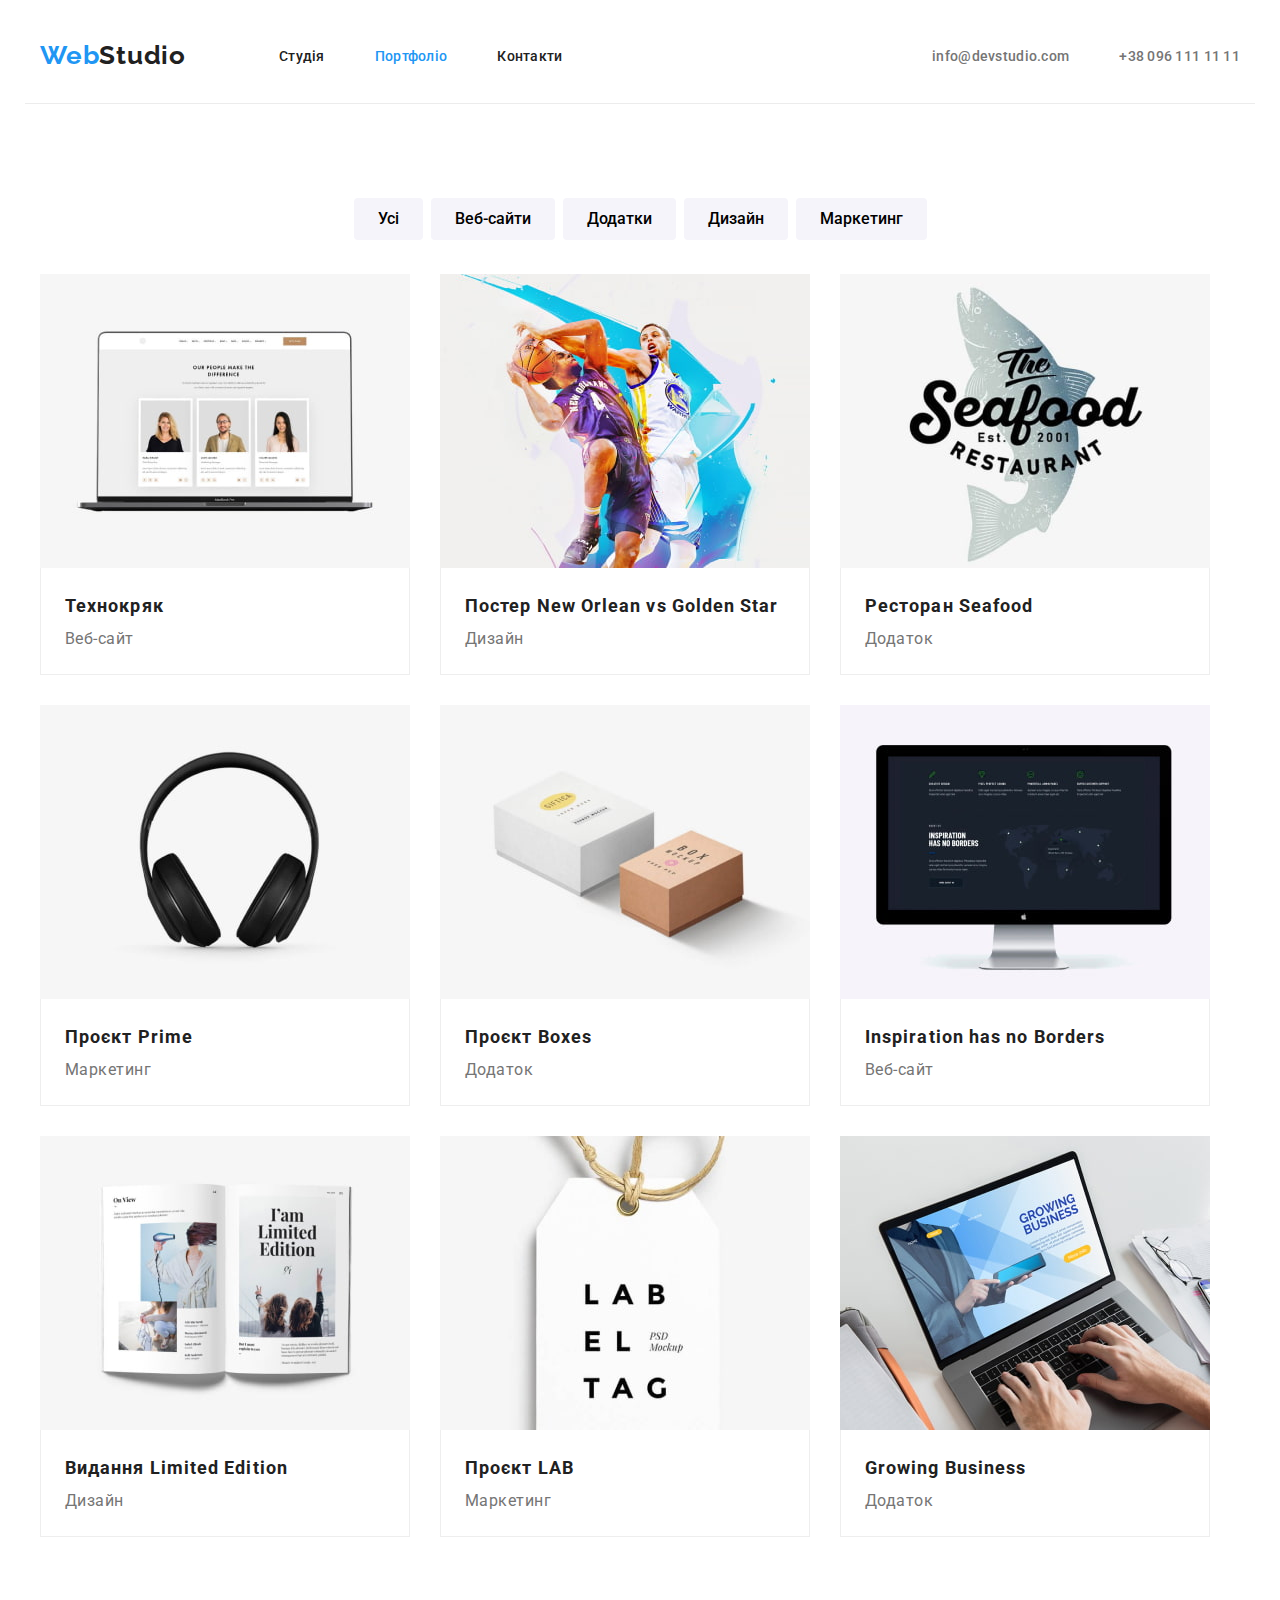
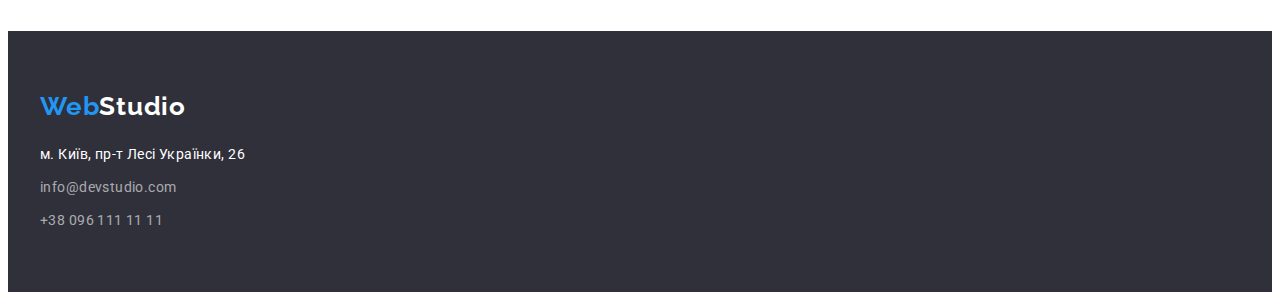
==== portfolio.html @ 50ec77eb "Initial commit" ====
<!DOCTYPE html>
<html lang="uk">
  <head>
    <meta charset="UTF-8" />
    <meta http-equiv="X-UA-Compatible" content="IE=edge" />
    <meta name="viewport" content="width=device-width, initial-scale=1.0" />
    <title>Портфоліо</title>
    <!-- Fonds -->
    <link rel="preconnect" href="https://fonts.googleapis.com" />
    <link rel="preconnect" href="https://fonts.gstatic.com" crossorigin />
    <link
      href="https://fonts.googleapis.com/css2?family=Raleway:wght@700&family=Roboto:wght@400;500;700;900&display=swap"
      rel="stylesheet"
    />
    <!-- Styles -->
    <!-- Нормалізація -->
    <link
      rel="stylesheet"
      href="https://cdnjs.cloudflare.com/ajax/libs/modern-normalize/1.1.0/modern-normalize.min.css"
      integrity="sha512-wpPYUAdjBVSE4KJnH1VR1HeZfpl1ub8YT/NKx4PuQ5NmX2tKuGu6U/JRp5y+Y8XG2tV+wKQpNHVUX03MfMFn9Q=="
      crossorigin="anonymous"
      referrerpolicy="no-referrer"
    />
    <!-- Мої стилі  -->
    <link rel="stylesheet" href="./css/style.css" />
  </head>
  <body class="page">
    <header class="header">
      <div class="container header-container">
        <a class="logo logo-link link" href="./index.html" lang="en">
          <span class="logo logo-link-web">Web</span>Studio</a
        >
        <nav class="header-nav">
          <ul class="header-list list">
            <li class="header-item"><a class="header-link" href="./index.html">Студія</a></li>
            <li class="header-item"
              ><a class="header-active" href="./portfolio.html">Портфоліо</a></li
            >
            <li class="header-item"><a class="header-link" href="#">Контакти</a></li>
          </ul>
        </nav>
        <div class="header-countacts-group">
          <ul class="header-list list">
            <li class="header-item">
              <a
                class="header-cont link"
                href="mailto:info@devstudio.com"
                rel="noopener noreferrer"
                target="_blank"
                >info@devstudio.com</a
              >
            </li>
            <li class="header-item">
              <a
                class="header-cont link"
                href="tel:+380961111111"
                rel="noopener noreferrer"
                target="_blank"
                >+38 096 111 11 11</a
              >
            </li>
          </ul>
        </div>
      </div>
    </header>
    <main>
      <section class="portf section">
        <h1 class="portf-title visually-hidden"> Портфоліо </h1>
        <div class="container">
          <ul class="portf-list">
            <li><button class="portf-button" type="button">Усі</button></li>
            <li><button class="portf-button" type="button">Веб-сайти</button></li>
            <li><button class="portf-button" type="button">Додатки</button></li>
            <li><button class="portf-button" type="button">Дизайн</button></li>
            <li><button class="portf-button" type="button">Маркетинг</button></li>
          </ul>
          <ul class="portf-gallary">
            <li class="portf-card">
              <a href="#" rel="noopener noreferrer">
                <img
                  src="./images/portfolio/img-1.jpg"
                  alt="Включений ноутбук з фотографіями людей"
                  width="370"
                  height="294"
                />
                <div class="card-container">
                  <h2 class="portf-subtitle">Технокряк</h2>
                  <p class="portf-text">Веб-сайт</p></div
                >
              </a>
            </li>
            <li class="portf-card">
              <a href="#" rel="noopener noreferrer">
                <img
                  src="./images/portfolio/img-2.jpg"
                  alt="Двоє баскетболістів борються за м'яч"
                  width="370"
                  height="294"
                />
                <div class="card-container">
                  <h2 class="portf-subtitle">Постер New Orlean vs Golden Star</h2>
                  <p class="portf-text">Дизайн</p></div
                >
              </a>
            </li>
            <li class="portf-card">
              <a href="#" rel="noopener noreferrer">
                <img src="./images/portfolio/img-3.jpg" alt="Логотип у виді риби ресторану
                "Seafood"" width="370" height="294" />
                <div class="card-container">
                  <h2 class="portf-subtitle">Ресторан Seafood</h2>
                  <p class="portf-text">Додаток</p></div
                >
              </a>
            </li>
            <li class="portf-card">
              <a href="#" rel="noopener noreferrer">
                <img
                  src="./images/portfolio/img-4.jpg"
                  alt="Навушники до комп'ютера "
                  width="370"
                  height="294"
                />
                <div class="card-container">
                  <h2 class="portf-subtitle">Проєкт Prime</h2>
                  <p class="portf-text">Маркетинг</p></div
                >
              </a>
            </li>
            <li class="portf-card">
              <a href="#" rel="noopener noreferrer">
                <img
                  src="./images/portfolio/img-5.jpg"
                  alt="Філа і коричнева коробки"
                  width="370"
                  height="294"
                />
                <div class="card-container">
                  <h2 class="portf-subtitle">Проєкт Boxes</h2>
                  <p class="portf-text">Додаток</p></div
                >
              </a>
            </li>
            <li class="portf-card">
              <a href="#" rel="noopener noreferrer">
                <img
                  src="./images/portfolio/img-6.jpg"
                  alt="Включений монітор комп'ютера з відкритим сайтом "
                  width="370"
                  height="294"
                />
                <div class="card-container">
                  <h2 class="portf-subtitle">Inspiration has no Borders</h2>
                  <p class="portf-text">Веб-сайт</p></div
                >
              </a>
            </li>
            <li class="portf-card">
              <a href="#" rel="noopener noreferrer">
                <img src="./images/portfolio/img-7.jpg" alt="Книжка "Limited Edition"" width="370"
                height="294" />
                <div class="card-container">
                  <h2 class="portf-subtitle">Видання Limited Edition</h2>
                  <p class="portf-text">Дизайн</p></div
                >
              </a>
            </li>
            <li class="portf-card">
              <a href="#" rel="noopener noreferrer">
                <img src="./images/portfolio/img-8.jpg" alt="Вивіска "LAB EL TAG"" width="370"
                height="294" />
                <div class="card-container">
                  <h2 class="portf-subtitle">Проєкт LAB</h2>
                  <p class="portf-text">Маркетинг</p></div
                >
              </a>
            </li>
            <li class="portf-card">
              <a href="#" rel="noopener noreferrer">
                <img
                  src="./images/portfolio/img-9.jpg"
                  alt=" Людина працює за ноутбуком"
                  width="370"
                  height="294"
                />
                <div class="card-container">
                  <h2 class="portf-subtitle">Growing Business</h2>
                  <p class="portf-text">Додаток</p></div
                >
              </a>
            </li>
          </ul>
        </div>
      </section>
    </main>
    <footer class="footer">
      <div class="container">
        <a class="logo-footer link" href="./index.html" lang="en">
          <span class="logo-footer-web">Web</span>Studio</a
        >
        <address class="footer-adress">
          <ul class="adress-list">
            <li class="adress-item">
              <a
                class="adress"
                href="https://goo.gl/maps/cLGHzwwjrCpjriFd6"
                rel="noopener noreferrer"
                target="_blank"
              >
                м. Київ, пр-т Лесі Українки, 26
              </a>
            </li>
            <li class="adress-item">
              <a
                class="adress-link"
                href="mailto:info@devstudio.com"
                rel="noopener noreferrer"
                target="_blank"
                >info@devstudio.com</a
              >
            </li>
            <li class="adress-item">
              <a
                class="adress-link"
                href="tel:+380961111111"
                rel="noopener noreferrer"
                target="_blank"
                >+38 096 111 11 11</a
              >
            </li>
          </ul>
        </address>
      </div>
    </footer>
  </body>
</html>
---- css/style.css ----
/* Палітра */
:root {
  /* Text */
  --primary-txt-cl: #212121;
  --secondary-txt-cl: #757575;
  --actionaly-txt-cl: #2196f3;
  --white-txt-cl: #ffffff;
  --gray-txt-cl-60: rgba(255, 255, 255, 0.6);
  --gray-txt-cl: #ececec;
  /* Back ground */
  --primaty-bg-cl: #f5f5f5;
  --secondary-bg-cl: #f5f4fa;
  --actionaly-bg-cl: #2f303a;
  --main-bg-cl: #ffffff;
  --active-btn-cl: #188ce8;
  /* Others */
  --main-br-cl: #eeeeee;
}
/* Body */
.page {
  background: var(--main-bg-cl);
  color: var(--primary-txt-cl);

  font-family: Roboto, sans-serif;
}
a {
  color: currentColor;
  text-decoration: none;
}
ul {
  list-style: none;
  margin: 0;
  padding: 0;
}
img {
  display: block;
  max-width: 100%;
}
/* Скидання  */
h1,
h2,
h3,
h4,
h5,
h6,
ul,
p {
  margin: 0;
}
/* Ховаємо заголовок */
.visually-hidden {
  position: absolute;
  white-space: nowrap;
  width: 1px;
  height: 1px;
  overflow: hidden;
  border: 0;
  padding: 0;
  clip: rect(0 0 0 0);
  clip-path: inset(50%);
  margin: -1px;
}
.container {
  width: 1200px;
  padding-left: 15px;
  padding-right: 15px;
  margin: 0 auto;
}
/* HEADER */
.header-container {
  display: flex;
  padding-top: 32px;
  padding-bottom: 32px;
  align-items: center;
  justify-content: center;
  border-bottom: 1px solid #ececec;
}
.section {
  padding: 94px 0;
}

.logo-link {
  color: var(--primary-txt-cl);
  font-family: 'Raleway';
  font-weight: 700;
  font-size: 26px;
  line-height: calc(31 / 26);
  letter-spacing: 0.03em;
  margin-right: 93px;
  display: inline;
}
.logo-link-web {
  color: var(--actionaly-txt-cl);
}
.header-list {
  font-weight: 500;
  font-size: 14px;
  line-height: calc(16 / 14);
  letter-spacing: 0.02em;
  display: flex;
  gap: 50px;
}
.header-item {
  color: var(--primary-txt-cl);
}
.header-nav {
  margin-right: auto;
}
.header-link:hover,
.header-link:focus {
  color: var(--actionaly-txt-cl);
}
.header-active {
  color: var(--actionaly-txt-cl);
}
.header-cont {
  display: inline;
  color: var(--secondary-txt-cl);
}
.header-cont:hover,
.header-cont:focus {
  color: var(--actionaly-txt-cl);
}
/* HERO*/
.hero {
  background: var(--actionaly-bg-cl);
}
.hero {
  padding-top: 200px;
  padding-bottom: 200px;
  align-items: center;
}
.hero-title {
  font-weight: 900;
  font-size: 44px;
  line-height: calc(60 / 44);
  text-align: center;
  letter-spacing: 0.06em;
  text-transform: uppercase;
  color: var(--white-txt-cl);
  margin: 0 auto 30px;
  width: 696px;
}
.hero-btn {
  display: block;
  margin: 0 auto;
  cursor: pointer;
  font-family: inherit;
  font-weight: 700;
  font-size: 16px;
  line-height: calc(30 / 16);
  letter-spacing: 0.06em;
  background: var(--actionaly-txt-cl);
  color: var(--white-txt-cl);
  box-shadow: 0px 4px 4px rgba(0, 0, 0, 0.15);
  border-radius: 4px;
  border: none;
  padding: 10px 32px;
}
.hero-btn:hover,
.hero-btn:focus {
  background: var(--active-btn-cl);
  box-shadow: 0px 4px 4px rgba(0, 0, 0, 0.15);
  border-radius: 4px;
}
/* Specias */
.features-title {
  opacity: 0;
}

.features-list {
  letter-spacing: 0.03em;
  display: flex;
  gap: 30px;
}
.features-subtitle {
  font-weight: 700;
  font-size: 14px;
  line-height: calc(16 / 14);
  text-transform: uppercase;
  margin-bottom: 10px;
}
.features-text {
  font-size: 14px;
  line-height: calc(24 / 14);
  color: var(--secondary-txt-cl);
}
/* What we doing (Works) */
.section.work {
  padding-top: 0;
}
.work-title {
  font-weight: 700;
  font-size: 36px;
  line-height: calc(42 / 36);
  text-align: center;
  letter-spacing: 0.03em;
  margin-bottom: 50px;
}
.work-container {
  display: flex;
  gap: 30px;
}
/* Team */
.team {
  background: var(--secondary-bg-cl);
  padding-top: 94px;
  padding-bottom: 94px;
}
.team-title {
  font-weight: 700;
  font-size: 36px;
  line-height: calc(42 / 36);
  text-align: center;
  letter-spacing: 0.03em;
  margin-bottom: 50px;
}
.team-container {
  display: flex;
  gap: 30px;
}
.container-item {
  background: var(--main-bg-cl);
  box-shadow: 0px 1px 3px rgba(0, 0, 0, 0.12), 0px 1px 1px rgba(0, 0, 0, 0.14),
    0px 2px 1px rgba(0, 0, 0, 0.2);
  border-radius: 0px 0px 4px 4px;
}
.team-descp {
  padding: 30px 0px;
}
.team-subtitle {
  font-weight: 500;
  font-size: 16px;
  line-height: calc(19 / 16);
  text-align: center;
  letter-spacing: 0.03em;
  margin-bottom: 10px;
}
.team-text {
  font-size: 16px;
  line-height: calc(19 / 16);
  text-align: center;
  letter-spacing: 0.03em;
  color: var(--secondary-txt-cl);
}
/* Footer */
.footer {
  background: var(--actionaly-bg-cl);
  letter-spacing: 0.03em;
  font-size: 14px;
  line-height: calc(24 / 14);
  padding: 60px 0;
}
.logo-footer {
  display: block;
  color: var(--white-txt-cl);
  font-family: 'Raleway';
  font-weight: 700;
  font-size: 26px;
  line-height: calc(31 / 26);
  letter-spacing: 0.03em;
  margin-bottom: 20px;
}
.adress-item:not(:last-child) {
  margin-bottom: 9px;
}
.logo-footer-web {
  color: var(--actionaly-txt-cl);
}
/* Адреса на карті  */
.footer-adress {
  font-style: normal;
}
.adress {
  color: var(--white-txt-cl);
}
.adress:hover,
.adress:focus {
  color: var(--actionaly-txt-cl);
}
/* Телефон і Пошта */
.adress-link {
  color: var(--gray-txt-cl-60);
}
.adress-link:hover,
.adress-link:focus {
  color: var(--actionaly-txt-cl);
}
/* _____________________________________________________________________________ */
/* CSS for Portfolio  */
/* Обгорнув у посилання, як Саша Репета рекомендував */
.portf {
  background: var(--main-bg-cl);
  color: var(--primary-txt-cl);
  letter-spacing: 0.03em;
}
/* Заховав заголовок (У index.html також) */
.portf-title {
  opacity: 0;
}
/* Кнопки + ховел і фокус  */
.portf-list {
  display: flex;
  align-items: center;
  justify-content: center;
  gap: 8px;
  margin-bottom: 34px;
}
.portf-button {
  cursor: pointer;
  font-family: inherit;
  background: var(--secondary-bg-cl);
  border-radius: 0px;
  font-weight: 500;
  font-size: 16px;
  line-height: calc(26 / 16);
  text-align: center;
  border-radius: 4px;
  border-color: transparent;
  padding: 6px 22px;
}
.portf-button:hover,
.portf-button:focus {
  background: var(--actionaly-txt-cl);
  color: var(--white-txt-cl);
}
.portf-gallary {
  display: flex;
  flex-wrap: wrap;
  gap: 30px;
}
.portf-card {
  background: var(--white-txt-cl);
  width: 370px;
  flex-basis: calc((100% - 60) / 3);
}

/* h2 - під картинками */
.card-container {
  padding: 20px 24px;
  border-left: 1px solid;
  border-bottom: 1px solid;
  border-right: 1px solid;
  border-color: var(--main-br-cl);
}
.portf-subtitle {
  font-weight: 700;
  font-size: 18px;
  line-height: calc(36 / 18);
  letter-spacing: 0.06em;
}
/* Текст під h2 */
.portf-text {
  font-size: 16px;
  line-height: calc(30 / 16);
  color: var(--secondary-txt-cl);
}
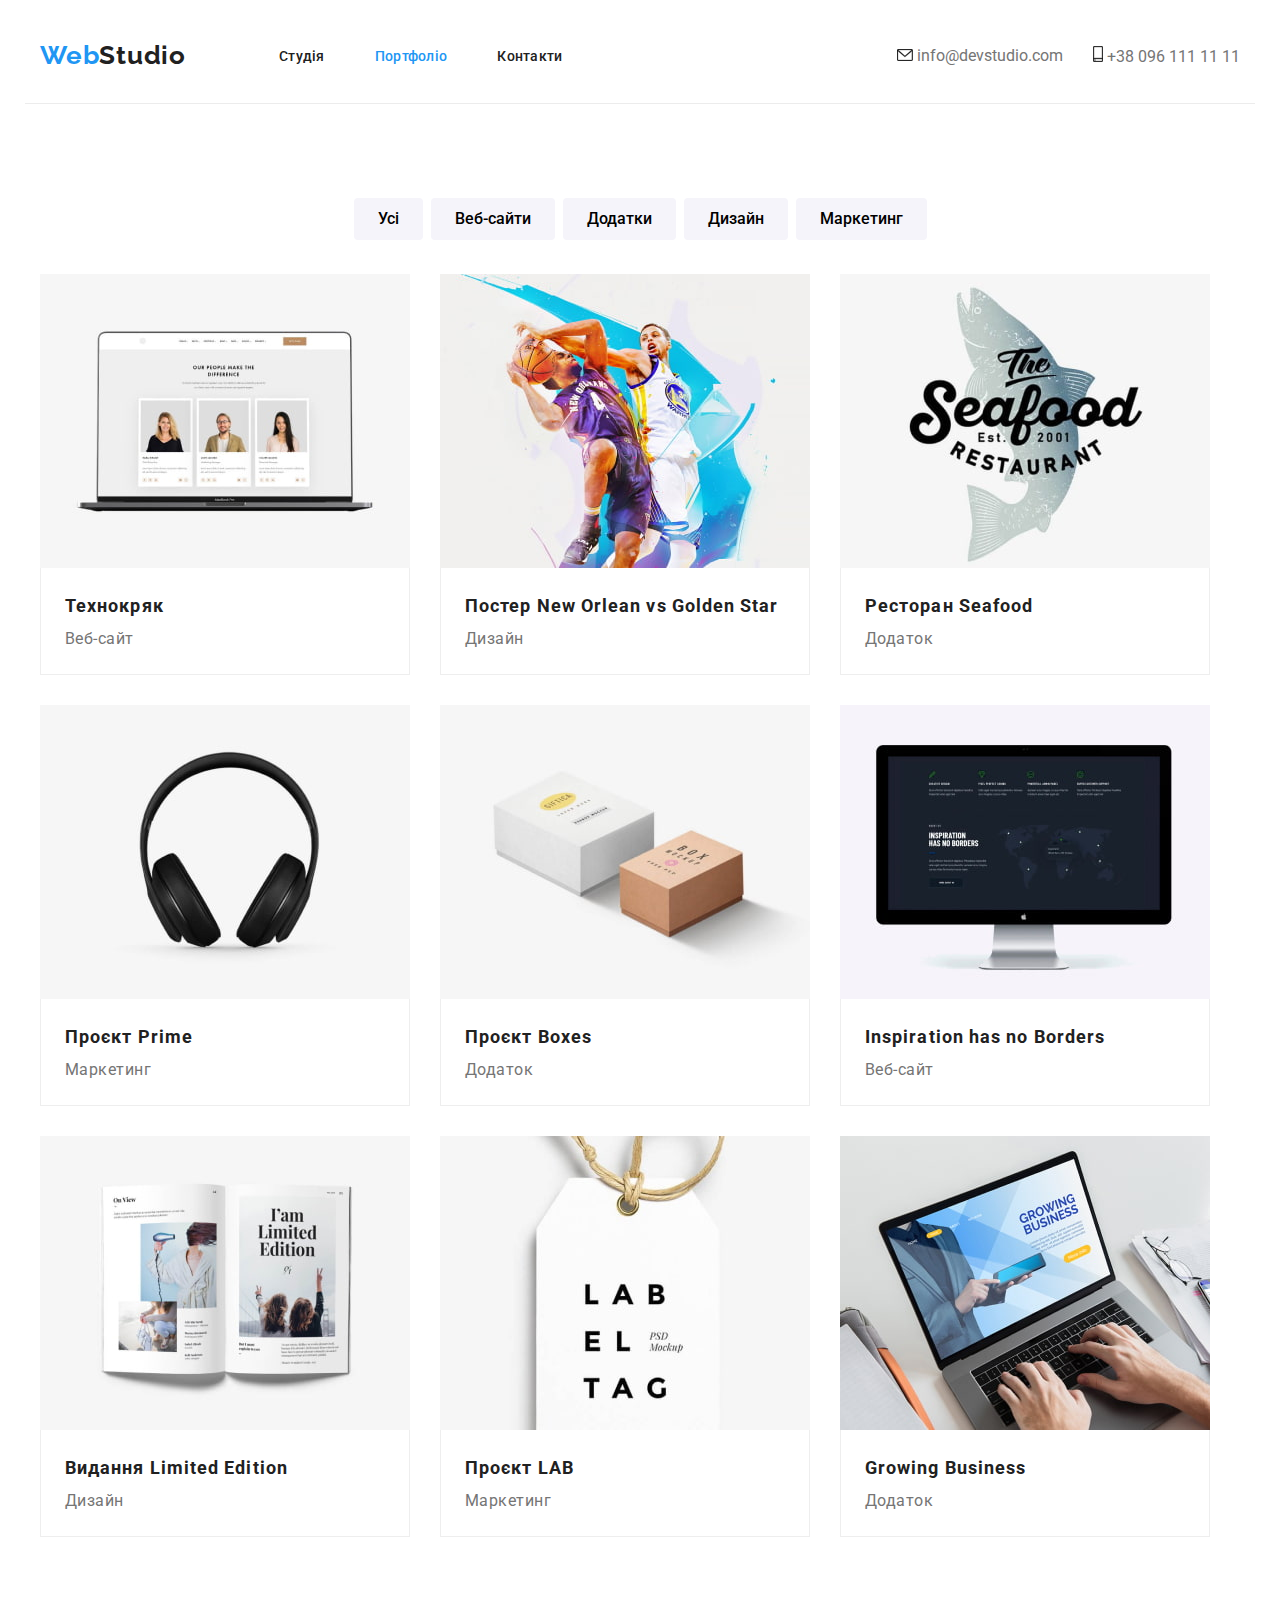
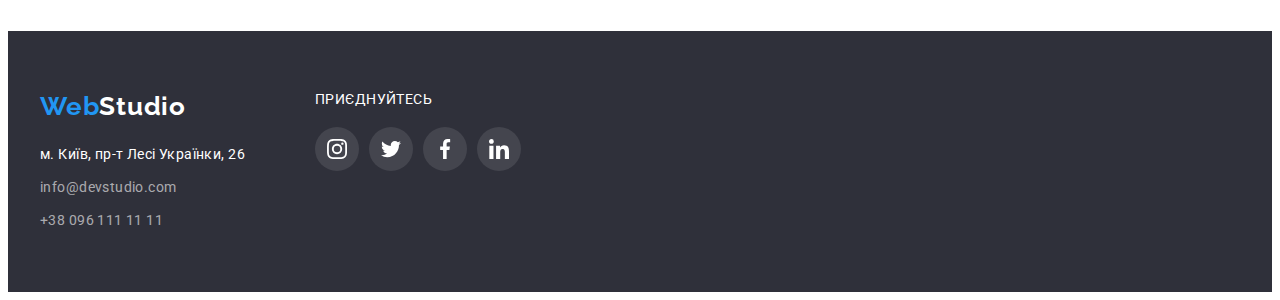
==== commit 41f97beb: "." ====
--- a/portfolio.html
+++ b/portfolio.html
@@ -40,24 +40,32 @@
           </ul>
         </nav>
         <div class="header-countacts-group">
-          <ul class="header-list list">
-            <li class="header-item">
+          <ul class="header-list-cont list">
+            <li class="header-item-cont">
               <a
-                class="header-cont link"
+                class="header-conts link"
                 href="mailto:info@devstudio.com"
                 rel="noopener noreferrer"
                 target="_blank"
-                >info@devstudio.com</a
               >
-            </li>
-            <li class="header-item">
+                <svg class="header-icon" width="16" height="12">
+                  <use href="./icons.svg#envelope"></use>
+                </svg>
+                info@devstudio.com
+              </a>
+            </li>
+            <li class="header-item-cont">
               <a
-                class="header-cont link"
+                class="header-conts link"
                 href="tel:+380961111111"
                 rel="noopener noreferrer"
                 target="_blank"
-                >+38 096 111 11 11</a
               >
+                <svg class="header-icon" width="10" height="16">
+                  <use href="./icons.svg#smartphone"></use>
+                </svg>
+                +38 096 111 11 11
+              </a>
             </li>
           </ul>
         </div>
@@ -105,8 +113,13 @@
             </li>
             <li class="portf-card">
               <a href="#" rel="noopener noreferrer">
-                <img src="./images/portfolio/img-3.jpg" alt="Логотип у виді риби ресторану
-                "Seafood"" width="370" height="294" />
+                <img
+                  src="./images/portfolio/img-3.jpg"
+                  alt="Логотип у виді риби ресторану
+                Seafood"
+                  width="370"
+                  height="294"
+                />
                 <div class="card-container">
                   <h2 class="portf-subtitle">Ресторан Seafood</h2>
                   <p class="portf-text">Додаток</p></div
@@ -157,8 +170,12 @@
             </li>
             <li class="portf-card">
               <a href="#" rel="noopener noreferrer">
-                <img src="./images/portfolio/img-7.jpg" alt="Книжка "Limited Edition"" width="370"
-                height="294" />
+                <img
+                  src="./images/portfolio/img-7.jpg"
+                  alt="Книжка Limited Edition"
+                  width="370"
+                  height="294"
+                />
                 <div class="card-container">
                   <h2 class="portf-subtitle">Видання Limited Edition</h2>
                   <p class="portf-text">Дизайн</p></div
@@ -167,8 +184,12 @@
             </li>
             <li class="portf-card">
               <a href="#" rel="noopener noreferrer">
-                <img src="./images/portfolio/img-8.jpg" alt="Вивіска "LAB EL TAG"" width="370"
-                height="294" />
+                <img
+                  src="./images/portfolio/img-8.jpg"
+                  alt="Вивіска LAB EL TAG"
+                  width="370"
+                  height="294"
+                />
                 <div class="card-container">
                   <h2 class="portf-subtitle">Проєкт LAB</h2>
                   <p class="portf-text">Маркетинг</p></div
@@ -195,41 +216,96 @@
     </main>
     <footer class="footer">
       <div class="container">
-        <a class="logo-footer link" href="./index.html" lang="en">
-          <span class="logo-footer-web">Web</span>Studio</a
-        >
-        <address class="footer-adress">
-          <ul class="adress-list">
-            <li class="adress-item">
-              <a
-                class="adress"
-                href="https://goo.gl/maps/cLGHzwwjrCpjriFd6"
-                rel="noopener noreferrer"
-                target="_blank"
+        <ul class="footer-block-list">
+          <li class="footer-block-item">
+            <div class="first-footer">
+              <a class="logo-footer link" href="./index.html" lang="en">
+                <span class="logo-footer-web">Web</span>Studio</a
               >
-                м. Київ, пр-т Лесі Українки, 26
-              </a>
-            </li>
-            <li class="adress-item">
-              <a
-                class="adress-link"
-                href="mailto:info@devstudio.com"
-                rel="noopener noreferrer"
-                target="_blank"
-                >info@devstudio.com</a
-              >
-            </li>
-            <li class="adress-item">
-              <a
-                class="adress-link"
-                href="tel:+380961111111"
-                rel="noopener noreferrer"
-                target="_blank"
-                >+38 096 111 11 11</a
-              >
-            </li>
-          </ul>
-        </address>
+              <address class="footer-adress">
+                <ul class="adress-list">
+                  <li class="adress-item">
+                    <a
+                      class="adress"
+                      href="https://goo.gl/maps/cLGHzwwjrCpjriFd6"
+                      rel="noopener noreferrer"
+                      target="_blank"
+                    >
+                      м. Київ, пр-т Лесі Українки, 26
+                    </a>
+                  </li>
+                  <li class="adress-item">
+                    <a
+                      class="adress-link"
+                      href="mailto:info@devstudio.com"
+                      rel="noopener noreferrer"
+                      target="_blank"
+                      >info@devstudio.com</a
+                    >
+                  </li>
+                  <li class="adress-item">
+                    <a
+                      class="adress-link"
+                      href="tel:+380961111111"
+                      rel="noopener noreferrer"
+                      target="_blank"
+                      >+38 096 111 11 11</a
+                    >
+                  </li>
+                </ul>
+              </address>
+            </div> </li
+          ><li>
+            <div class="sec-footer">
+              <p class="sec-footer-text">приєднуйтесь</p>
+              <ul class="sf-cotial-link">
+                <li>
+                  <a href="#" rel="noopener noreferrer" target="_blank" class="sf-link link">
+                    <svg class="sf-icon" width="20" height="20">
+                      <use href="./icons.svg#instagram"></use>
+                    </svg>
+                  </a>
+                </li>
+
+                <li
+                  ><a
+                    href="#"
+                    rel="noopener noreferrer"
+                    target="_blank"
+                    aria-label="twitter"
+                    class="sf-link link"
+                  >
+                    <svg class="sf-icon" width="20" height="20">
+                      <use href="./icons.svg#twitter"></use></svg
+                  ></a>
+                </li>
+                <li
+                  ><a
+                    href="#"
+                    rel="noopener noreferrer"
+                    target="_blank"
+                    aria-label="facebook"
+                    class="sf-link link"
+                  >
+                    <svg class="sf-icon" width="20" height="20">
+                      <use href="./icons.svg#facebook"></use></svg
+                  ></a>
+                </li>
+                <li
+                  ><a
+                    href="#"
+                    rel="noopener noreferrer"
+                    target="_blank"
+                    aria-label="linkedin"
+                    class="sf-link link"
+                  >
+                    <svg class="sf-icon" width="20" height="20">
+                      <use href="./icons.svg#linkedin"></use></svg
+                  ></a>
+                </li>
+              </ul> </div
+          ></li>
+        </ul>
       </div>
     </footer>
   </body>
--- a/css/style.css
+++ b/css/style.css
@@ -7,6 +7,7 @@
   --white-txt-cl: #ffffff;
   --gray-txt-cl-60: rgba(255, 255, 255, 0.6);
   --gray-txt-cl: #ececec;
+
   /* Back ground */
   --primaty-bg-cl: #f5f5f5;
   --secondary-bg-cl: #f5f4fa;
@@ -15,6 +16,12 @@
   --active-btn-cl: #188ce8;
   /* Others */
   --main-br-cl: #eeeeee;
+  --hero-shield-cl: rgba(47, 48, 58, 0.4);
+  --icon-link-cl: #afb1b8;
+  --icon-foot-cl: rgba(255, 255, 255, 0.1);
+  /* Card-size */
+  --card-in-row: 3;
+  --clients-in-row: 6;
 }
 /* Body */
 .page {
@@ -60,6 +67,9 @@
   clip-path: inset(50%);
   margin: -1px;
 }
+.section {
+  padding: 94px 0;
+}
 .container {
   width: 1200px;
   padding-left: 15px;
@@ -75,10 +85,6 @@
   justify-content: center;
   border-bottom: 1px solid #ececec;
 }
-.section {
-  padding: 94px 0;
-}
-
 .logo-link {
   color: var(--primary-txt-cl);
   font-family: 'Raleway';
@@ -103,6 +109,18 @@
 .header-item {
   color: var(--primary-txt-cl);
 }
+.header-countacts-group {
+  color: var(--secondary-txt-cl);
+}
+.header-list-cont {
+  display: flex;
+  gap: 30px;
+}
+.header-conts {
+  display: flex;
+  align-items: center;
+  gap: 10px;
+}
 .header-nav {
   margin-right: auto;
 }
@@ -113,19 +131,30 @@
 .header-active {
   color: var(--actionaly-txt-cl);
 }
-.header-cont {
+.envelope {
+}
+.header-conts {
   display: inline;
   color: var(--secondary-txt-cl);
-}
-.header-cont:hover,
-.header-cont:focus {
-  color: var(--actionaly-txt-cl);
+  stroke: var(--secondary-txt-cl);
+}
+.header-icon {
+  stroke: var(--secondary-txt-cl);
+}
+.header-conts:hover,
+.header-conts:focus {
+  color: var(--actionaly-txt-cl);
+  stroke: var(--actionaly-txt-cl);
 }
 /* HERO*/
 .hero {
-  background: var(--actionaly-bg-cl);
-}
-.hero {
+  display: block;
+  margin: 0 auto;
+  background-image: url(../images/hero/backgaroud.jpg);
+  background-repeat: no-repeat;
+  background-size: cover;
+  max-width: 1600px;
+  background-attachment: scroll;
   padding-top: 200px;
   padding-bottom: 200px;
   align-items: center;
@@ -173,6 +202,14 @@
   display: flex;
   gap: 30px;
 }
+.features-item {
+  padding: 25px 100px;
+  background-color: var(--secondary-bg-cl);
+  border-radius: 4px;
+}
+.icons-list {
+  margin-bottom: 30px;
+}
 .features-subtitle {
   font-weight: 700;
   font-size: 14px;
@@ -236,12 +273,66 @@
   letter-spacing: 0.03em;
   margin-bottom: 10px;
 }
+.team-cotial-link {
+  display: flex;
+  gap: 10px;
+  justify-content: center;
+}
+.team-link {
+  display: flex;
+  align-items: center;
+  justify-content: center;
+  width: 44px;
+  height: 44px;
+  border-radius: 50%;
+  background-color: var(--main-bg-cl);
+  fill: var(--icon-link-cl);
+}
+.team-link:hover,
+.team-link:focus {
+  fill: var(--white-txt-cl);
+  background-color: var(--actionaly-txt-cl);
+}
+
 .team-text {
   font-size: 16px;
   line-height: calc(19 / 16);
   text-align: center;
   letter-spacing: 0.03em;
   color: var(--secondary-txt-cl);
+  margin-bottom: 16px;
+}
+
+/* Clietns */
+.main-clients {
+  display: block;
+  margin: 0 auto;
+  padding-top: 102px;
+}
+.clietns-title {
+  line-height: calc(42 / 36);
+  text-align: center;
+  letter-spacing: 0.03em;
+  margin-bottom: 50px;
+}
+.clients-list {
+  display: flex;
+  gap: 30px;
+  flex-basis: calc((100% - calc(var(--clients-in-row) - 1)) / var(--clients-in-row));
+  justify-content: center;
+  flex-wrap: wrap;
+}
+
+.clients-icon {
+  fill: var(--icon-link-cl);
+  border: 1px solid var(--icon-link-cl);
+  border-radius: 4px;
+  padding: 16px 32px;
+}
+.clients-icon:hover,
+.clients-icon:focus {
+  fill: var(--actionaly-txt-cl);
+  border-color: var(--actionaly-txt-cl);
 }
 /* Footer */
 .footer {
@@ -285,6 +376,40 @@
 .adress-link:hover,
 .adress-link:focus {
   color: var(--actionaly-txt-cl);
+}
+.footer-block-list {
+  display: flex;
+  gap: 70px;
+}
+.sec-footer {
+  display: flex;
+  flex-direction: column;
+  gap: 20px;
+}
+.sec-footer-text {
+  text-transform: uppercase;
+  line-height: calc(16 / 14);
+  color: var(--main-bg-cl);
+}
+.sf-cotial-link {
+  display: flex;
+  gap: 10px;
+  justify-content: center;
+}
+.sf-link {
+  display: flex;
+  align-items: center;
+  justify-content: center;
+  width: 44px;
+  height: 44px;
+  border-radius: 50%;
+  background-color: var(--icon-foot-cl);
+  fill: var(--white-txt-cl);
+}
+.sf-link:hover,
+.sf-link:focus {
+  fill: var(--white-txt-cl);
+  background-color: var(--actionaly-txt-cl);
 }
 /* _____________________________________________________________________________ */
 /* CSS for Portfolio  */
@@ -323,6 +448,8 @@
 .portf-button:focus {
   background: var(--actionaly-txt-cl);
   color: var(--white-txt-cl);
+  box-shadow: 0px 3px 1px rgba(0, 0, 0, 0.1), 0px 1px 2px rgba(0, 0, 0, 0.08),
+    0px 2px 2px rgba(0, 0, 0, 0.12);
 }
 .portf-gallary {
   display: flex;
@@ -332,7 +459,12 @@
 .portf-card {
   background: var(--white-txt-cl);
   width: 370px;
-  flex-basis: calc((100% - 60) / 3);
+  flex-basis: calc((100% - calc(var(--card-in-row) - 1)) / var(--card-in-row));
+}
+.portf-card:hover,
+.portf-card:focus {
+  box-shadow: 0px 1px 3px rgba(0, 0, 0, 0.12), 0px 1px 1px rgba(0, 0, 0, 0.14),
+    0px 2px 1px rgba(0, 0, 0, 0.2);
 }
 
 /* h2 - під картинками */
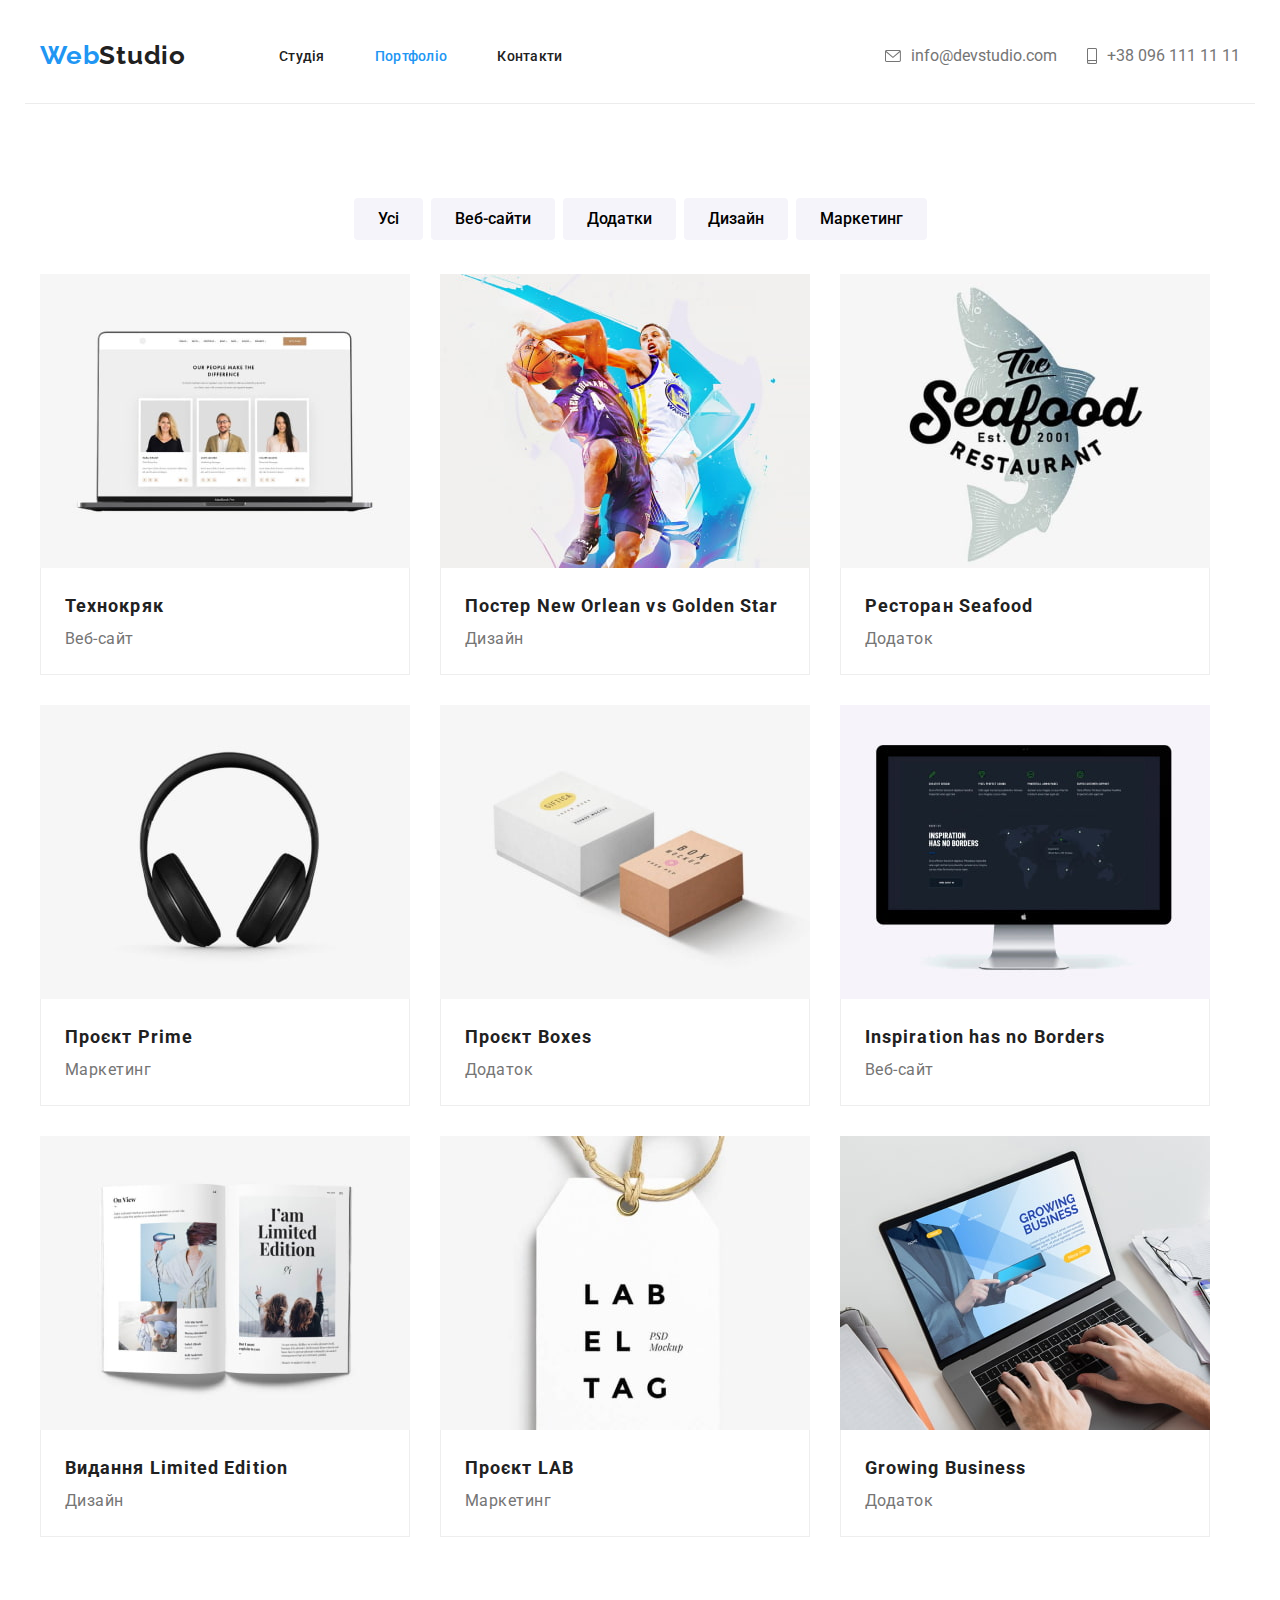
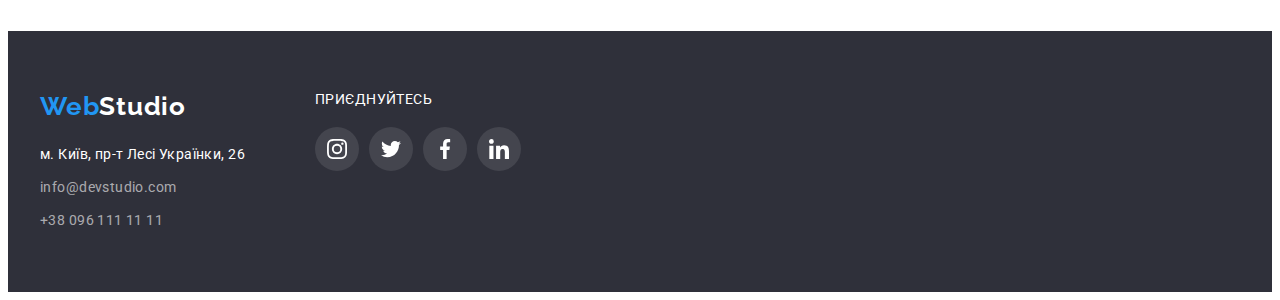
==== commit 7187dc18: "Перероблено" ====
--- a/portfolio.html
+++ b/portfolio.html
@@ -49,7 +49,7 @@
                 target="_blank"
               >
                 <svg class="header-icon" width="16" height="12">
-                  <use href="./icons.svg#envelope"></use>
+                  <use href="./icons/icons.svg#envelope"></use>
                 </svg>
                 info@devstudio.com
               </a>
@@ -62,7 +62,7 @@
                 target="_blank"
               >
                 <svg class="header-icon" width="10" height="16">
-                  <use href="./icons.svg#smartphone"></use>
+                  <use href="./icons/icons.svg#smartphone"></use>
                 </svg>
                 +38 096 111 11 11
               </a>
@@ -84,7 +84,7 @@
           </ul>
           <ul class="portf-gallary">
             <li class="portf-card">
-              <a href="#" rel="noopener noreferrer">
+              <a class="portf-link" href="#" rel="noopener noreferrer">
                 <img
                   src="./images/portfolio/img-1.jpg"
                   alt="Включений ноутбук з фотографіями людей"
@@ -98,7 +98,7 @@
               </a>
             </li>
             <li class="portf-card">
-              <a href="#" rel="noopener noreferrer">
+              <a class="portf-link" href="#" rel="noopener noreferrer">
                 <img
                   src="./images/portfolio/img-2.jpg"
                   alt="Двоє баскетболістів борються за м'яч"
@@ -112,7 +112,7 @@
               </a>
             </li>
             <li class="portf-card">
-              <a href="#" rel="noopener noreferrer">
+              <a class="portf-link" href="#" rel="noopener noreferrer">
                 <img
                   src="./images/portfolio/img-3.jpg"
                   alt="Логотип у виді риби ресторану
@@ -127,7 +127,7 @@
               </a>
             </li>
             <li class="portf-card">
-              <a href="#" rel="noopener noreferrer">
+              <a class="portf-link" href="#" rel="noopener noreferrer">
                 <img
                   src="./images/portfolio/img-4.jpg"
                   alt="Навушники до комп'ютера "
@@ -141,7 +141,7 @@
               </a>
             </li>
             <li class="portf-card">
-              <a href="#" rel="noopener noreferrer">
+              <a class="portf-link" href="#" rel="noopener noreferrer">
                 <img
                   src="./images/portfolio/img-5.jpg"
                   alt="Філа і коричнева коробки"
@@ -155,7 +155,7 @@
               </a>
             </li>
             <li class="portf-card">
-              <a href="#" rel="noopener noreferrer">
+              <a class="portf-link" href="#" rel="noopener noreferrer">
                 <img
                   src="./images/portfolio/img-6.jpg"
                   alt="Включений монітор комп'ютера з відкритим сайтом "
@@ -169,7 +169,7 @@
               </a>
             </li>
             <li class="portf-card">
-              <a href="#" rel="noopener noreferrer">
+              <a class="portf-link" href="#" rel="noopener noreferrer">
                 <img
                   src="./images/portfolio/img-7.jpg"
                   alt="Книжка Limited Edition"
@@ -183,7 +183,7 @@
               </a>
             </li>
             <li class="portf-card">
-              <a href="#" rel="noopener noreferrer">
+              <a class="portf-link" href="#" rel="noopener noreferrer">
                 <img
                   src="./images/portfolio/img-8.jpg"
                   alt="Вивіска LAB EL TAG"
@@ -197,7 +197,7 @@
               </a>
             </li>
             <li class="portf-card">
-              <a href="#" rel="noopener noreferrer">
+              <a class="portf-link" href="#" rel="noopener noreferrer">
                 <img
                   src="./images/portfolio/img-9.jpg"
                   alt=" Людина працює за ноутбуком"
@@ -262,7 +262,7 @@
                 <li>
                   <a href="#" rel="noopener noreferrer" target="_blank" class="sf-link link">
                     <svg class="sf-icon" width="20" height="20">
-                      <use href="./icons.svg#instagram"></use>
+                      <use href="./icons/icons.svg#instagram"></use>
                     </svg>
                   </a>
                 </li>
@@ -276,7 +276,7 @@
                     class="sf-link link"
                   >
                     <svg class="sf-icon" width="20" height="20">
-                      <use href="./icons.svg#twitter"></use></svg
+                      <use href="./icons/icons.svg#twitter"></use></svg
                   ></a>
                 </li>
                 <li
@@ -288,7 +288,7 @@
                     class="sf-link link"
                   >
                     <svg class="sf-icon" width="20" height="20">
-                      <use href="./icons.svg#facebook"></use></svg
+                      <use href="./icons/icons.svg#facebook"></use></svg
                   ></a>
                 </li>
                 <li
@@ -300,7 +300,7 @@
                     class="sf-link link"
                   >
                     <svg class="sf-icon" width="20" height="20">
-                      <use href="./icons.svg#linkedin"></use></svg
+                      <use href="./icons/icons.svg#linkedin"></use></svg
                   ></a>
                 </li>
               </ul> </div
--- a/css/style.css
+++ b/css/style.css
@@ -39,6 +39,9 @@
   margin: 0;
   padding: 0;
 }
+li {
+  list-style: none;
+}
 img {
   display: block;
   max-width: 100%;
@@ -109,9 +112,7 @@
 .header-item {
   color: var(--primary-txt-cl);
 }
-.header-countacts-group {
-  color: var(--secondary-txt-cl);
-}
+
 .header-list-cont {
   display: flex;
   gap: 30px;
@@ -121,6 +122,7 @@
   align-items: center;
   gap: 10px;
 }
+
 .header-nav {
   margin-right: auto;
 }
@@ -131,26 +133,26 @@
 .header-active {
   color: var(--actionaly-txt-cl);
 }
-.envelope {
-}
-.header-conts {
-  display: inline;
+
+.header-item-cont {
+  display: flex;
+  gap: 10px;
   color: var(--secondary-txt-cl);
-  stroke: var(--secondary-txt-cl);
-}
-.header-icon {
-  stroke: var(--secondary-txt-cl);
-}
-.header-conts:hover,
-.header-conts:focus {
-  color: var(--actionaly-txt-cl);
+  fill: var(--secondary-txt-cl);
+}
+.header-item-cont:hover,
+.header-item-cont:focus {
+  color: var(--actionaly-txt-cl);
+  fill: var(--actionaly-txt-cl);
   stroke: var(--actionaly-txt-cl);
 }
+
 /* HERO*/
 .hero {
   display: block;
   margin: 0 auto;
-  background-image: url(../images/hero/backgaroud.jpg);
+  background-image: linear-gradient(0deg, rgba(47, 48, 58, 0.4), rgba(47, 48, 58, 0.4)),
+    url(../images/hero/backgaroud.jpg);
   background-repeat: no-repeat;
   background-size: cover;
   max-width: 1600px;
@@ -158,6 +160,7 @@
   padding-top: 200px;
   padding-bottom: 200px;
   align-items: center;
+  background-position: center;
 }
 .hero-title {
   font-weight: 900;
@@ -202,8 +205,14 @@
   display: flex;
   gap: 30px;
 }
-.features-item {
-  padding: 25px 100px;
+
+.features-svg {
+  display: flex;
+  gap: 30px;
+  height: 120px;
+  width: 270px;
+  justify-content: center;
+  align-items: center;
   background-color: var(--secondary-bg-cl);
   border-radius: 4px;
 }
@@ -314,23 +323,31 @@
   text-align: center;
   letter-spacing: 0.03em;
   margin-bottom: 50px;
+  font-size: 36px;
 }
 .clients-list {
   display: flex;
   gap: 30px;
-  flex-basis: calc((100% - calc(var(--clients-in-row) - 1)) / var(--clients-in-row));
+
   justify-content: center;
   flex-wrap: wrap;
 }
-
-.clients-icon {
-  fill: var(--icon-link-cl);
+.clients-item {
+  flex-basis: calc((100% - calc(30 * var(--clients-in-row) - 1)) / var(--clients-in-row));
+}
+
+.clients-link {
   border: 1px solid var(--icon-link-cl);
   border-radius: 4px;
-  padding: 16px 32px;
-}
-.clients-icon:hover,
-.clients-icon:focus {
+  height: 92px;
+  width: 170px;
+  display: flex;
+  align-items: center;
+  justify-content: center;
+  fill: var(--icon-link-cl);
+}
+.clients-link:hover,
+.clients-link:focus {
   fill: var(--actionaly-txt-cl);
   border-color: var(--actionaly-txt-cl);
 }
@@ -381,20 +398,15 @@
   display: flex;
   gap: 70px;
 }
-.sec-footer {
-  display: flex;
-  flex-direction: column;
-  gap: 20px;
-}
 .sec-footer-text {
   text-transform: uppercase;
   line-height: calc(16 / 14);
   color: var(--main-bg-cl);
+  margin-bottom: 20px;
 }
 .sf-cotial-link {
   display: flex;
   gap: 10px;
-  justify-content: center;
 }
 .sf-link {
   display: flex;
@@ -459,10 +471,13 @@
 .portf-card {
   background: var(--white-txt-cl);
   width: 370px;
-  flex-basis: calc((100% - calc(var(--card-in-row) - 1)) / var(--card-in-row));
-}
-.portf-card:hover,
-.portf-card:focus {
+  flex-basis: calc((100% - calc(30 * var(--card-in-row) - 1)) / var(--card-in-row));
+}
+.portf-link {
+  display: block;
+}
+.portf-link:hover,
+.portf-lnik:focus {
   box-shadow: 0px 1px 3px rgba(0, 0, 0, 0.12), 0px 1px 1px rgba(0, 0, 0, 0.14),
     0px 2px 1px rgba(0, 0, 0, 0.2);
 }
